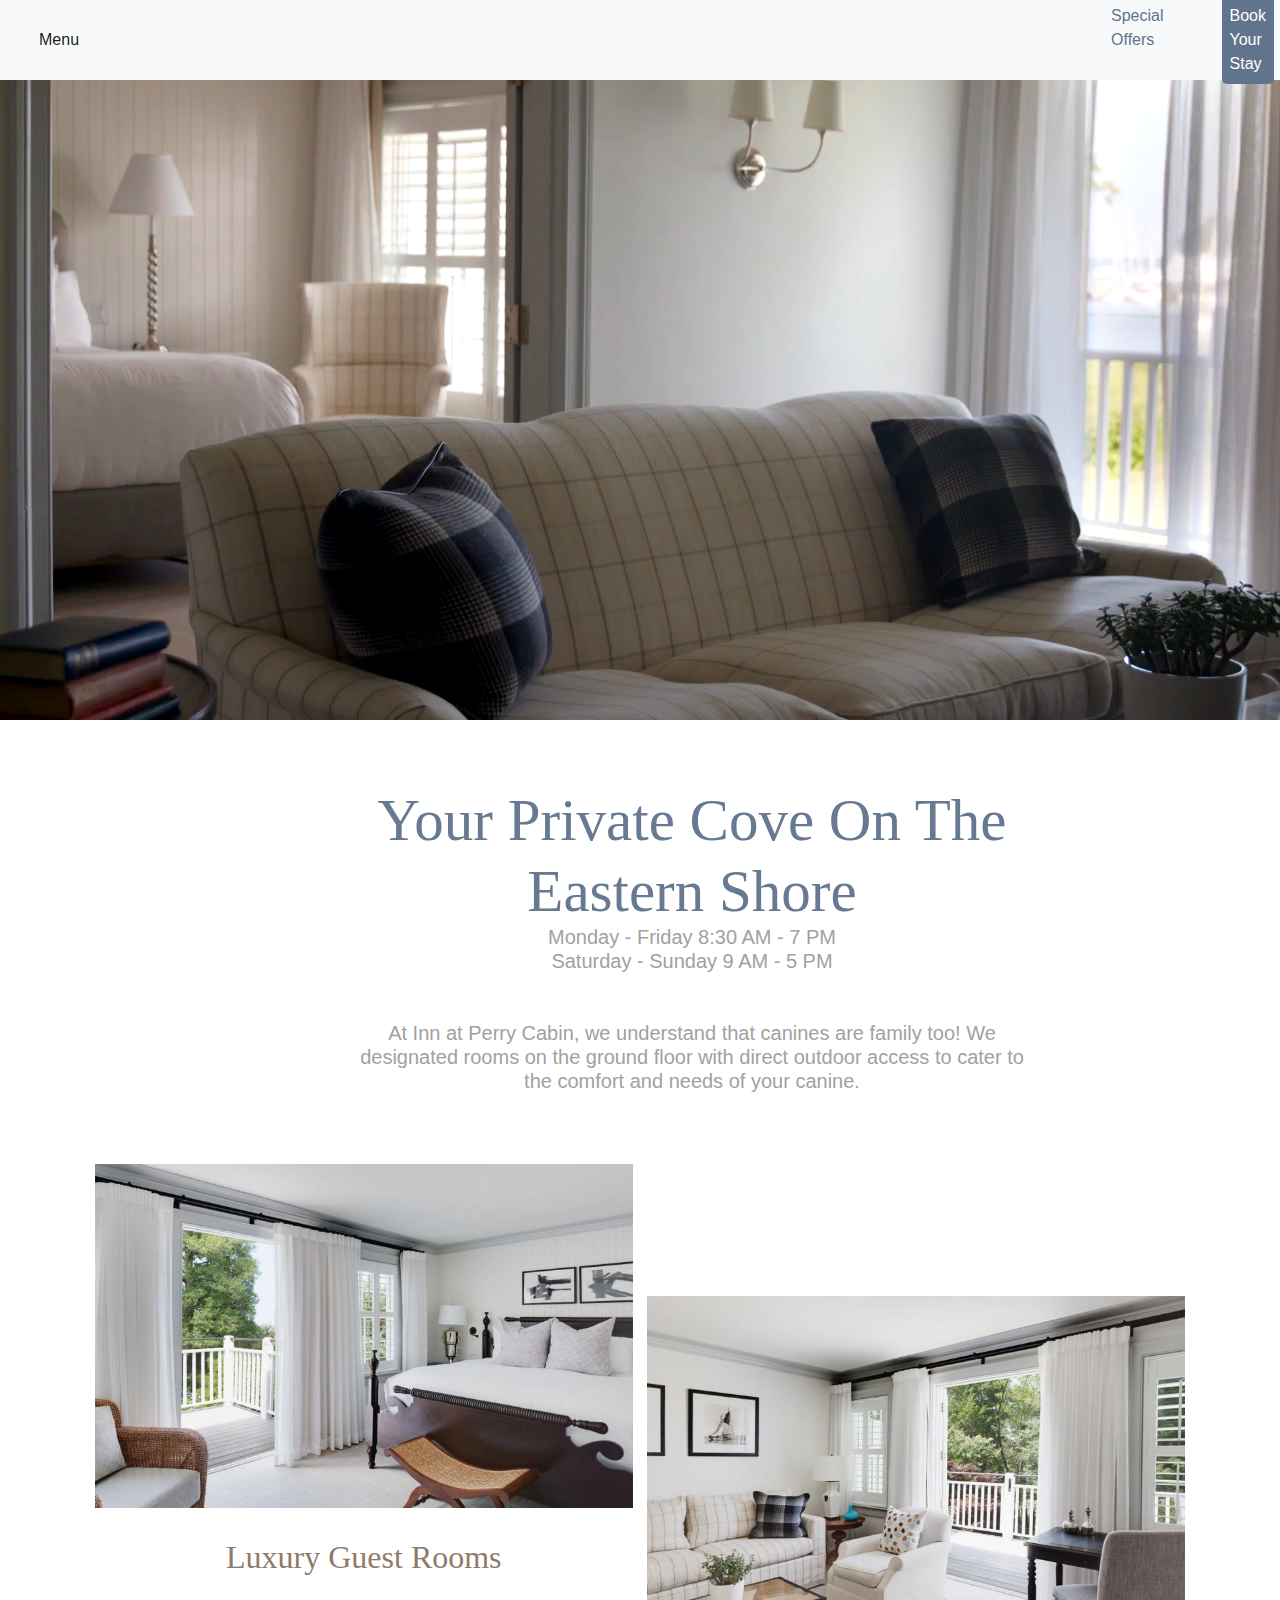
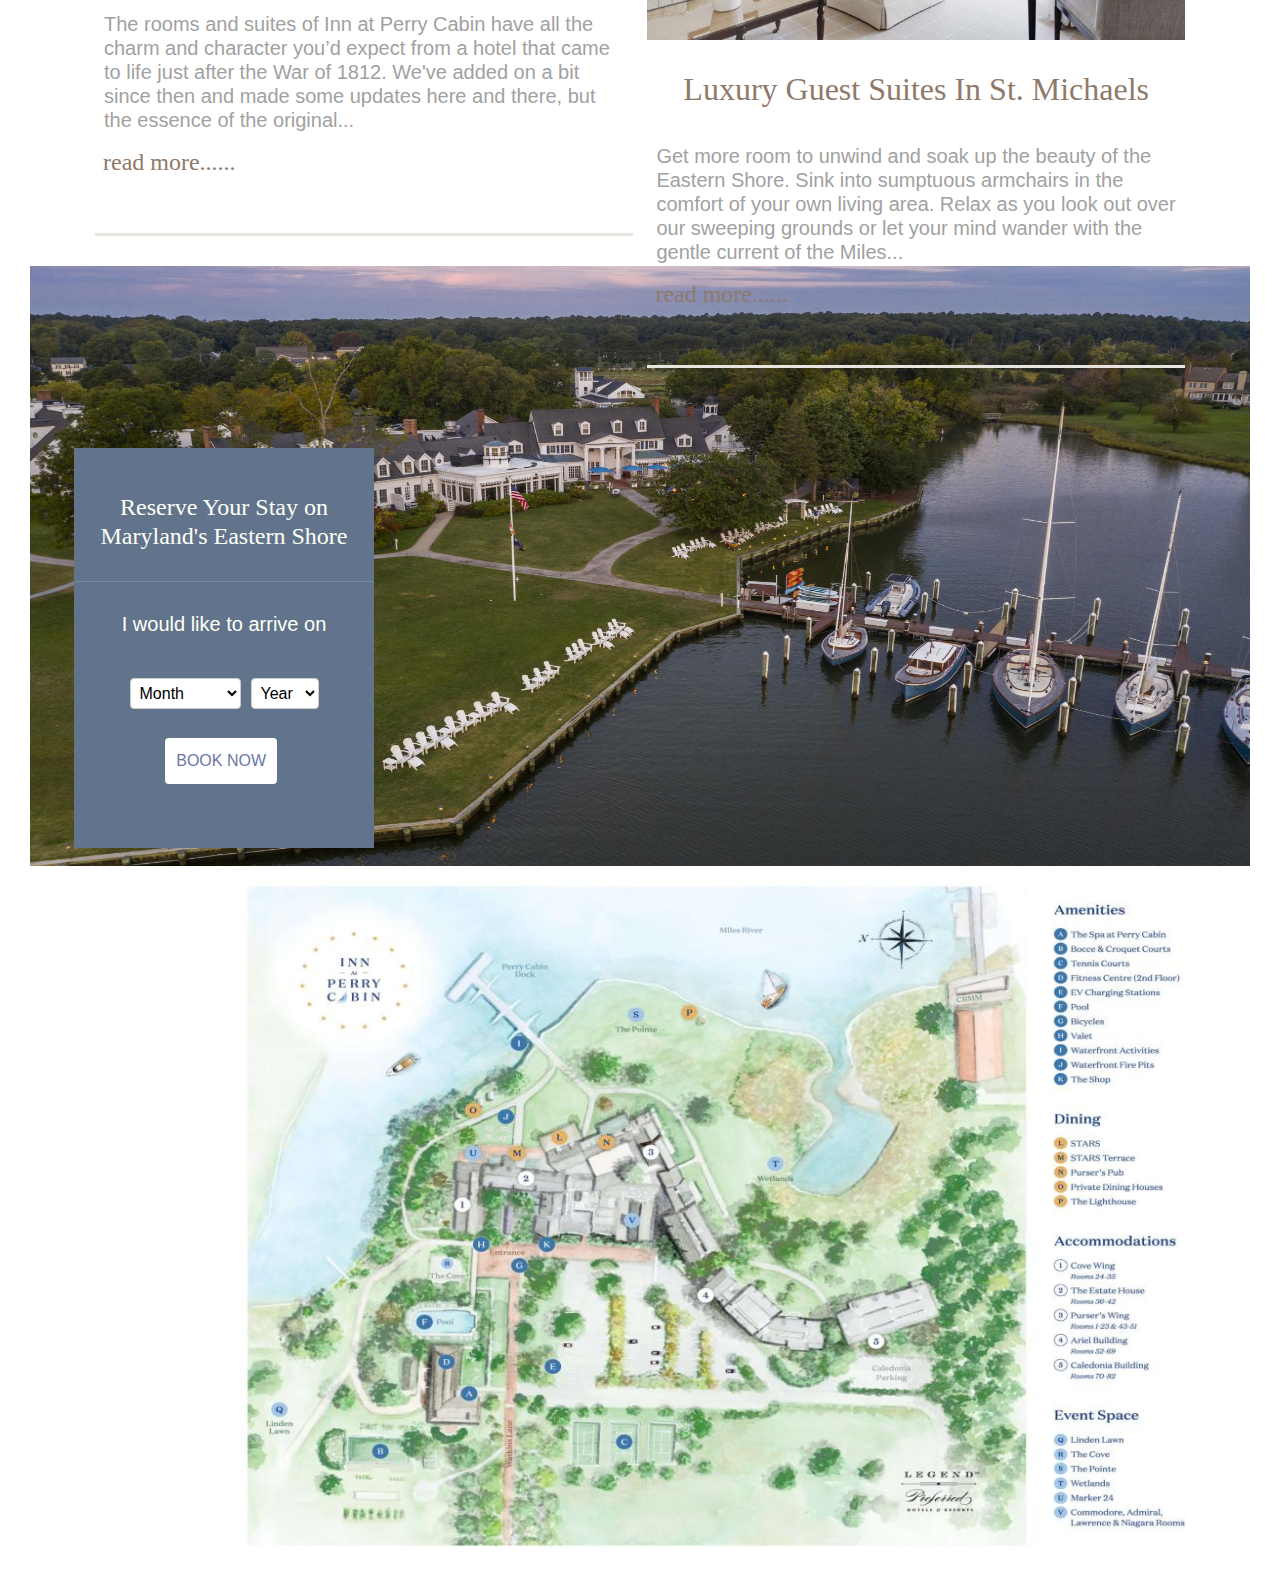
==== index.html @ 37dd4fe8 "first try" ====
<!DOCTYPE html>
<html lang="en">
<head>
    <link rel="stylesheet" href="style.css">
     <title>tourism</title>
     <link rel="stylesheet" href="https://cdn.jsdelivr.net/npm/bootstrap@4.0.0/dist/css/bootstrap.min.css" integrity="sha384-Gn5384xqQ1aoWXA+058RXPxPg6fy4IWvTNh0E263XmFcJlSAwiGgFAW/dAiS6JXm" crossorigin="anonymous">
<script src="https://cdn.jsdelivr.net/npm/bootstrap@5.3.3/dist/js/bootstrap.bundle.min.js" integrity="sha384-YvpcrYf0tY3lHB60NNkmXc5s9fDVZLESaAA55NDzOxhy9GkcIdslK1eN7N6jIeHz" crossorigin="anonymous"></script>

<link rel="stylesheet" href="https://cdnjs.cloudflare.com/ajax/libs/font-awesome/6.6.0/css/all.min.css" integrity="sha512-Kc323vGBEqzTmouAECnVceyQqyqdsSiqLQISBL29aUW4U/M7pSPA/gEUZQqv1cwx4OnYxTxve5UMg5GT6L4JJg==" crossorigin="anonymous" referrerpolicy="no-referrer" />


</head>
<body>

                 <!-- navbar -->
  <nav class="navbar navbar-expand-lg navbar-light bg-light">
    <div class="container-fluid">

      <div class="iconic">
        <a href="#" id="one" onclick="toggleMenu()"><i class="fa-solid fa-bars" id="dot"></i></a>
      </div>

      <button class="navbar-toggler" type="button" data-bs-toggle="collapse" data-bs-target="#navbarSupportedContent" aria-controls="navbarSupportedContent" aria-expanded="false" aria-label="Toggle navigation">
        <span class="navbar-toggler-icon"></span>
      </button>
      <div class="collapse navbar-collapse" id="navbarSupportedContent">
        <ul class="navbar-nav me-auto mb-2 mb-lg-0">
          <li class="nav-item">
            <a class="nav-link active" aria-current="page" href="#" id="menuName" >Menu</a>
          </li>
        </li>
          <li class="nav-item">
            <a class="nav-link disabled" href="#" tabindex="-1" aria-disabled="true"></a>
          </li>
        </ul>
        <form class="d-flex">
        
            <a id="offers" class="nav-link active" aria-current="page" href="spcl.html">Special Offers</a>
            <a id="stay" class="nav-link active" aria-current="page" href="book.html">Book Your Stay</a>

        </form>
      </div>
    </div>
    
  </nav>
  
       <!-- side bar -->

  <div class="bg-color sidebar"   style="overflow-y: scroll">
    <div class="main-atag">
      <a class="atag" href="alappy.html">ALAPPUZHA</a> <br> <br> <br>
      <a class="btag" href="paris.html">PARIS</a>  <br> <br> <br>
      <a class="ctag" href="mysore.html">MYSORE</a>  <br> <br> <br>
      <a class="dtag" href="ooty.html">OOTY</a>  <br> <br> <br>
      <a class="etag" href="munnar.html">MUNNAR</a>  <br> <br> <br>
      <a class="ftag" href="idukki.html">IDUKKI</a>  <br> <br> <br>
      <a class="gtag" href="piton.html">KANNIYAKUMARI</a>  <br> <br> <br>
      <a class="htag" href="chik.html">CHIKKAMAGALORU</a>  <br> <br> <br>
      <a class="itag" href="bang.html">BENGALORU</a>  <br> <br> <br>
    </div>
  </div>


<!-- video -->
  <div id="carouselExampleIndicators" class="carousel slide" data-ride="carousel">
    <video class="room-img" src="room_hero_sm1.mp4" autoplay loop muted></video>
  </div>

  <div class="content-container">
    <h1 class="shore">Your Private Cove On The <br>Eastern Shore</h1>
  </div>

  <div class="topics">

    <h5 class="p-1">Check-In 4 PM | Check-Out 11 AM</h5><br>
    <h5 class="p-2">RESERVATION HOURS</h5>
    <h5 class="p-3">
      Monday - Friday 8:30 AM - 7 PM <br>
      Saturday - Sunday 9 AM - 5 PM
    </h5>
    <h5 class="p-4">At Inn at Perry Cabin, we understand that canines are family too! We designated rooms on the ground floor with direct outdoor access to cater to the comfort and needs of your canine.</h5>
  </div>

  <div class="card1">
    <a class="anc-room1" href="card1.html"><img class="img-room1" src="Room1.jpg" alt=""></a>
    <h2 class="c-1">Luxury Guest Rooms</h2> <br>
    <h5 class="p-1">The rooms and suites of Inn at Perry Cabin have all the charm and  character you’d expect from a hotel that came to life just after the War of 1812. We've added on a bit since then and made some updates here and there, but the essence of the original...</h5>
    <a class="a-1" href="#">read more......</a>
   </div>

   <div class="card2">
    <a class="anc-room1" href="#"><img class="img-room2" src="Room2.jpg" alt=""></a>
    <h2 class="c-1">Luxury Guest Suites In St. Michaels</h2> <br>
    <h5 class="p-1">Get more room to unwind and soak up the beauty of the Eastern Shore. Sink into sumptuous armchairs in the comfort of your own living area. Relax as you look out over our sweeping grounds or let your mind wander with the gentle current of the Miles...</h5>
    <a class="a-1" href="#">read more......</a>
   </div>

   

   <div class="cal-img">
    <img src="IPC - Jay Fleming10.2021 - 01.jpg" class="img-c" alt="">
    <img class="map" src="IPC_0003_Map_Resize_FN1-scaled.jpg" alt="">
    <center>

    <div class="cal">
      <h4 class="cal-h">Reserve Your Stay on <br> Maryland's Eastern Shore</h4>
      <div class="cal-2">
        <h5 class="cal-h-2">I would like to arrive on</h5>
        <a class="ang-h1" href="C:\Users\Sreejith\OneDrive\Desktop\project\2\book.html"> BOOK NOW</a>
        <br>
        

        <div class="date-picker">
          <div class="select-wrapper">
              <!-- Month Selection -->
              <select id="month">
                  <option value="">Month</option>
                  <option value="01">January</option>
                  <option value="02">February</option>
                  <option value="03">March</option>
                  <option value="04">April</option>
                  <option value="05">May</option>
                  <option value="06">June</option>
                  <option value="07">July</option>
                  <option value="08">August</option>
                  <option value="09">September</option>
                  <option value="10">October</option>
                  <option value="11">November</option>
                  <option value="12">December</option>
              </select>
              <!-- Year Selection -->
              <select id="year">
                  <option value="">Year</option> <br> 
       </div>
       </div>
      
      </div>
    </div>
  </center>
   </div>
  <script>                 
    function toggleMenu() {
const sidebar = document.querySelector('.sidebar');

// Check the current display style and toggle accordingly
if (sidebar.style.display === 'none' ) {
  sidebar.style.display = 'flex'; // Show the sidebar
  document.getElementById('dot').className = 'fa-solid fa-close'
  document.getElementById('menuName').innerHTML = 'Close'
} else {
  sidebar.style.display = 'none'; // Hide the sidebar
  document.getElementById('dot').className = 'fa-solid fa-bars'
  document.getElementById('menuName').innerHTML = 'Menu'

}
}

for (let year = 1900; year <= 2100; year++) {
                        document.write('<option value="' + year + '">' + year + '</option>');
                    }
</script>

<script src="https://code.jquery.com/jquery-3.2.1.slim.min.js" integrity="sha384-KJ3o2DKtIkvYIK3UENzmM7KCkRr/rE9/Qpg6aAZGJwFDMVNA/GpGFF93hXpG5KkN" crossorigin="anonymous"></script>
<script src="https://cdn.jsdelivr.net/npm/popper.js@1.12.9/dist/umd/popper.min.js" integrity="sha384-ApNbgh9B+Y1QKtv3Rn7W3mgPxhU9K/ScQsAP7hUibX39j7fakFPskvXusvfa0b4Q" crossorigin="anonymous"></script>
<script src="https://cdn.jsdelivr.net/npm/bootstrap@4.0.0/dist/js/bootstrap.min.js" integrity="sha384-JZR6Spejh4U02d8jOt6vLEHfe/JQGiRRSQQxSfFWpi1MquVdAyjUar5+76PVCmYl" crossorigin="anonymous"></script>

    
   
</body>
</html>
---- style.css ----
�� * {  
         p a d d i n g :   0 ;  
         m a r g i n :   0 ;  
 }  
  
 / *   s i d e   b a r   * /  
  
 . b g - c o l o r   {  
         b a c k g r o u n d - c o l o r : # 6 1 7 4 8 c ;  
         w i d t h :   3 5 0 p x ;  
         h e i g h t :   1 0 0 % ;  
         d i s p l a y :   n o n e ;  
         p a d d i n g :   0   ! i m p o r t a n t ;  
         p o s i t i o n :   f i x e d ! i m p o r t a n t ;  
         t o p :   0 ;  
         o v e r f l o w :   a u t o ;  
         z - i n d e x :   3 ;  
 }  
 . m a i n - a t a g {  
         m a r g i n - t o p :   1 0 0 p x ;  
       m a r g i n - l e f t :   1 0 0 p x ;  
  
 }  
 . a t a g {  
         c o l o r :   w h i t e ;  
         f o n t - f a m i l y :   A r i a l ,   H e l v e t i c a ,   s a n s - s e r i f ;  
 }  
 . a t a g : h o v e r {  
         t e x t - d e c o r a t i o n :   n o n e ;  
         c o l o r :   w h i t e ;  
         m a r g i n - l e f t :   3 0 p x ;  
 }  
  
  
 . b t a g {  
         c o l o r :   w h i t e ;  
         f o n t - f a m i l y :   A r i a l ,   H e l v e t i c a ,   s a n s - s e r i f ;  
 }  
 . b t a g : h o v e r {  
         t e x t - d e c o r a t i o n :   n o n e ;  
         c o l o r :   w h i t e ;  
         m a r g i n - l e f t :   3 0 p x ;  
 }  
  
 . c t a g {  
         c o l o r :   w h i t e ;  
         f o n t - f a m i l y :   A r i a l ,   H e l v e t i c a ,   s a n s - s e r i f ;  
 }  
 . c t a g : h o v e r {  
         t e x t - d e c o r a t i o n :   n o n e ;  
         c o l o r :   w h i t e ;  
         m a r g i n - l e f t :   3 0 p x ;  
 }  
  
 . d t a g {  
         c o l o r :   w h i t e ;  
         f o n t - f a m i l y :   A r i a l ,   H e l v e t i c a ,   s a n s - s e r i f ;  
 }  
 . d t a g : h o v e r {  
         t e x t - d e c o r a t i o n :   n o n e ;  
         c o l o r :   w h i t e ;  
         m a r g i n - l e f t :   3 0 p x ;  
 }  
  
 . e t a g {  
         c o l o r :   w h i t e ;  
         f o n t - f a m i l y :   A r i a l ,   H e l v e t i c a ,   s a n s - s e r i f ;  
 }  
 . e t a g : h o v e r {  
         t e x t - d e c o r a t i o n :   n o n e ;  
         c o l o r :   w h i t e ;  
         m a r g i n - l e f t :   3 0 p x ;  
 }  
  
 . f t a g {  
         c o l o r :   w h i t e ;  
         f o n t - f a m i l y :   A r i a l ,   H e l v e t i c a ,   s a n s - s e r i f ;  
 }  
 . f t a g : h o v e r {  
         t e x t - d e c o r a t i o n :   n o n e ;  
         c o l o r :   w h i t e ;  
         m a r g i n - l e f t :   3 0 p x ;  
 }  
  
 . g t a g {  
         c o l o r :   w h i t e ;  
         f o n t - f a m i l y :   A r i a l ,   H e l v e t i c a ,   s a n s - s e r i f ;  
 }  
 . g t a g : h o v e r {  
         t e x t - d e c o r a t i o n :   n o n e ;  
         c o l o r :   w h i t e ;  
         m a r g i n - l e f t :   3 0 p x ;  
 }  
  
 . h t a g {  
         c o l o r :   w h i t e ;  
         f o n t - f a m i l y :   A r i a l ,   H e l v e t i c a ,   s a n s - s e r i f ;  
 }  
 . h t a g : h o v e r {  
         t e x t - d e c o r a t i o n :   n o n e ;  
         c o l o r :   w h i t e ;  
         m a r g i n - l e f t :   3 0 p x ;  
 }  
  
 . i t a g {  
         c o l o r :   w h i t e ;  
         f o n t - f a m i l y :   A r i a l ,   H e l v e t i c a ,   s a n s - s e r i f ;  
 }  
 . i t a g : h o v e r {  
         t e x t - d e c o r a t i o n :   n o n e ;  
         c o l o r :   w h i t e ;  
         m a r g i n - l e f t :   3 0 p x ;  
 }  
  
 / *   n a v b a r   * /  
  
 . n a v b a r . n a v b a r - e x p a n d - l g   {  
         h e i g h t :   8 0 p x ;  
         z - i n d e x :   4 ;  
         p o s i t i o n :   f i x e d ;  
         w i d t h :   1 0 0 % ;  
        
 }  
 . b g - l i g h t   {  
         b a c k g r o u n d - c o l o r :   # f 8 f 9 f a   ! i m p o r t a n t ;  
         z - i n d e x :   4 ;  
 }  
  
 # o f f e r s {  
         m a r g i n - l e f t :   1 0 0 0 p x ;  
         p a d d i n g :   8 p x ;  
         c o l o r :   # 6 1 7 4 8 c ;  
  
 }  
  
 # o f f e r s : h o v e r {  
         c o l o r :   # 8 0 6 8 5 5 ;  
 }  
  
 . i c o n i c {  
         w i d t h :   4 0 p x ;  
 }  
 # d o t {  
         w i d t h :   3 0 p x ;  
         f o n t - s i z e :   3 0 p x ;  
         c o l o r :   g r a y ;  
 }  
  
 # s t a y {  
         m a r g i n - l e f t :   5 0 p x ;  
         b a c k g r o u n d - c o l o r :   # 6 1 7 4 8 c ;  
         p a d d i n g :   8 p x ;  
         b o r d e r - r a d i u s :   5 p x ;  
         c o l o r :   w h i t e ;  
 }  
 # s t a y : h o v e r {  
         b a c k g r o u n d - c o l o r :   # 8 0 6 8 5 5 ;  
 }  
  
 / *   v i d e o   * /  
  
 . c a r o u s e l . s l i d e {  
         w i d t h :   1 0 0 % ;  
         h e i g h t :   1 0 0 % ;  
         o b j e c t - f i t :   c o v e r ;  
 }  
 . r o o m - i m g {  
         w i d t h :   1 0 0 % ;  
  
         / *   p a r a g r a p h s   * /  
 }  
 . c o n t e n t - c o n t a i n e r {  
         t e x t - a l i g n :   c e n t e r ;  
         w i d t h :   7 4 4 p x ;  
         h e i g h t :   1 9 5 p x ;  
         p o s i t i o n :   a b s o l u t e ;  
         l e f t :   2 5 % ;  
         t o p :   7 3 1 p x ;  
         b a c k g r o u n d - c o l o r :   # f f f f f f ;  
 }  
 . s h o r e {  
         f o n t - w e i g h t :   l i g h t e r ;  
         f o n t - s i z e :   l a r g e ;  
         f o n t - f a m i l y :   ' T i m e s   N e w   R o m a n ' ,   T i m e s ,   s e r i f ;  
         f o n t - s i z e :   5 9 p x ;  
         m a r g i n - t o p :   5 4 p x ;  
         c o l o r :   # 6 7 7 a 9 1 ;  
      
 }  
  
 . t o p i c s {  
         t e x t - a l i g n :   c e n t e r ;  
         w i d t h :   7 4 4 p x ;  
         h e i g h t :   3 1 3 p x ;  
         b a c k g r o u n d - c o l o r :   # f f f f f f ;      
         m a r g i n - l e f t :   2 5 % ;    
         m a r g i n - t o p :   7 0 p x ;  
 }  
  
 . p - 1 {  
         c o l o r :   # a 1 a 1 a 1 ;  
         f o n t - w e i g h t :   l i g h t e r ;  
  
 }  
 . p - 2 {  
         c o l o r :   # 7 3 7 3 7 3 ;  
 }  
 . p - 3 {  
         c o l o r :   # a 1 a 1 a 1 ;  
         f o n t - w e i g h t :   l i g h t e r ;  
  
 }  
 . p - 4 {  
         c o l o r :   # a 1 a 1 a 1 ;  
         f o n t - w e i g h t :   l i g h t e r ;  
  
 }  
  
 . c a r d 1 {  
         b o r d e r - b o t t o m :   # e 8 e 5 e 1   3 p x   s o l i d ;  
         h e i g h t :   6 7 2 p x ;  
         w i d t h :   4 2 % ;  
         m a r g i n - l e f t :   9 5 p x ;  
         m a r g i n - t o p :   5 4 p x ;  
 }  
  
 . i m g - r o o m 1 {  
         w i d t h :   1 0 0 % ;  
 }  
  
 . c a r d 2 {  
         b o r d e r - b o t t o m :   # e 8 e 5 e 1   3 p x   s o l i d ;  
         h e i g h t :   6 7 2 p x ;  
         w i d t h :   4 2 % ;  
         p o s i t i o n :   a b s o l u t e ;  
         r i g h t :   9 5 p x ;  
         t o p :   1 2 9 6 p x ;  
 }  
 . i m g - r o o m 2 {  
         w i d t h :   1 0 0 % ;  
 }  
 . c - 1 {  
         m a r g i n - t o p :   3 0 p x ;  
         t e x t - a l i g n :   c e n t e r ;  
         f o n t - f a m i l y :   ' T i m e s   N e w   R o m a n ' ,   T i m e s ,   s e r i f ;  
         c o l o r :   # 8 f 7 a 6 a ;  
 }  
 . p - 1 {  
         m a r g i n - l e f t :   5 p x ;  
 }  
 . a - 1 {  
         c o l o r :   # 8 f 7 a 6 a ;  
         f o n t - f a m i l y :   ' T i m e s   N e w   R o m a n ' ,   T i m e s ,   s e r i f ;  
         f o n t - w e i g h t :   4 0 ;  
         f o n t - s i z e :   x - l a r g e ;  
         m a r g i n - l e f t :   8 p x ;  
 }  
  
 . a - 1 : h o v e r {  
         c o l o r :   # 8 f 7 a 6 a ; t e x t - d e c o r a t i o n :   n o n e ;  
 }  
  
 . c a l - i m g {  
         m a r g i n :   3 0 p x ;  
 }  
 . i m g - c {  
         w i d t h :   1 0 0 % ;  
         h e i g h t :   6 0 0 p x  
 }      
         / *   c a l   * /  
  
         . d a t e - p i c k e r   {  
                 d i s p l a y :   i n l i n e - b l o c k ;  
                 p o s i t i o n :   r e l a t i v e ;  
         }  
         . d a t e - p i c k e r   s e l e c t   {  
                 d i s p l a y :   b l o c k ;  
                 p a d d i n g :   5 p x ;  
                 f o n t - s i z e :   1 6 p x ;  
                 b o r d e r :   1 p x   s o l i d   # c c c ;  
                 b o r d e r - r a d i u s :   4 p x ;  
                 b a c k g r o u n d - c o l o r :   # f f f ;  
                 c u r s o r :   p o i n t e r ;  
         }  
         . d a t e - p i c k e r   s e l e c t : f o c u s   {  
                 b o r d e r - c o l o r :   # 0 0 7 b f f ;  
                 o u t l i n e :   n o n e ;  
         }  
         . d a t e - p i c k e r   . s e l e c t - w r a p p e r   {  
                 d i s p l a y :   f l e x ;  
                 g a p :   1 0 p x ;  
                 m a r g i n - b o t t o m :   1 0 p x ;  
         }  
  
         . c a l {  
                 h e i g h t :   4 0 0 p x ;  
                 w i d t h :   3 0 0 p x ;  
                 b a c k g r o u n d - c o l o r :   # 6 1 7 4 8 c ;  
                 p o s i t i o n :   a b s o l u t e ;  
                 l e f t :   7 4 p x ;  
                 t o p :   2 0 4 8 p x ;  
         }  
          
         . c a l - h {  
                 c o l o r :   # f f f f f 7 ;  
                 f o n t - f a m i l y :   ' T i m e s   N e w   R o m a n ' ,   T i m e s ,   s e r i f ;  
                 t e x t - a l i g n :   c e n t e r ;  
                 m a r g i n - t o p :   4 5 p x ;  
         }  
         . c a l - 2 {  
                 w i d t h :   3 0 0 p x ;  
                 h e i g h t :   3 0 0 p x ;  
                 m a r g i n - t o p :   3 0 p x ;  
                 b o r d e r - t o p : # 7 8 8 a 9 e   1 p x   s o l i d ;  
         }  
         . c a l - h - 2 {  
                 t e x t - a l i g n :   c e n t e r ;  
                 m a r g i n - t o p :   3 0 p x ;  
                 c o l o r :   # f f f f f 7 ;  
                 f o n t - w e i g h t :   l i g h t e r ;  
         }  
         . d a t e - p i c k e r {  
                 m a r g i n - t o p :   1 0 p x ;  
         }  
         . c a l - h - 3 {  
                 b o r d e r :   # c c c   1 p x   s o l i d ;  
         }  
  
         . m a p {  
                 w i d t h :   1 0 0 0 p x ;  
                 h e i g h t :   7 0 0 p x ;  
                 m a r g i n - l e f t :   1 6 %  
         }  
         . a n g - h 1 {  
                 b a c k g r o u n d - c o l o r :   w h i t e ;  
                 p a d d i n g :   1 1 p x ;  
                 b o r d e r - r a d i u s :   4 p x ;  
                 p o s i t i o n :   a b s o l u t e ;  
                 b o t t o m :   6 4 p x ;  
                 r i g h t :   9 7 p x ;  
                 c o l o r :   # 6 a 7 6 a 6 ;  
          
         }  
         . a n g - h 1 : h o v e r {  
                 b a c k g r o u n d - c o l o r :   t r a n s p a r e n t ;  
                 b o r d e r : 1 p x   s o l i d   w h i t e ;  
                 c o l o r :   w h i t e ;  
                 t e x t - d e c o r a t i o n :   n o n e ;  
                 p a d d i n g :   1 2 p x ;  
         }
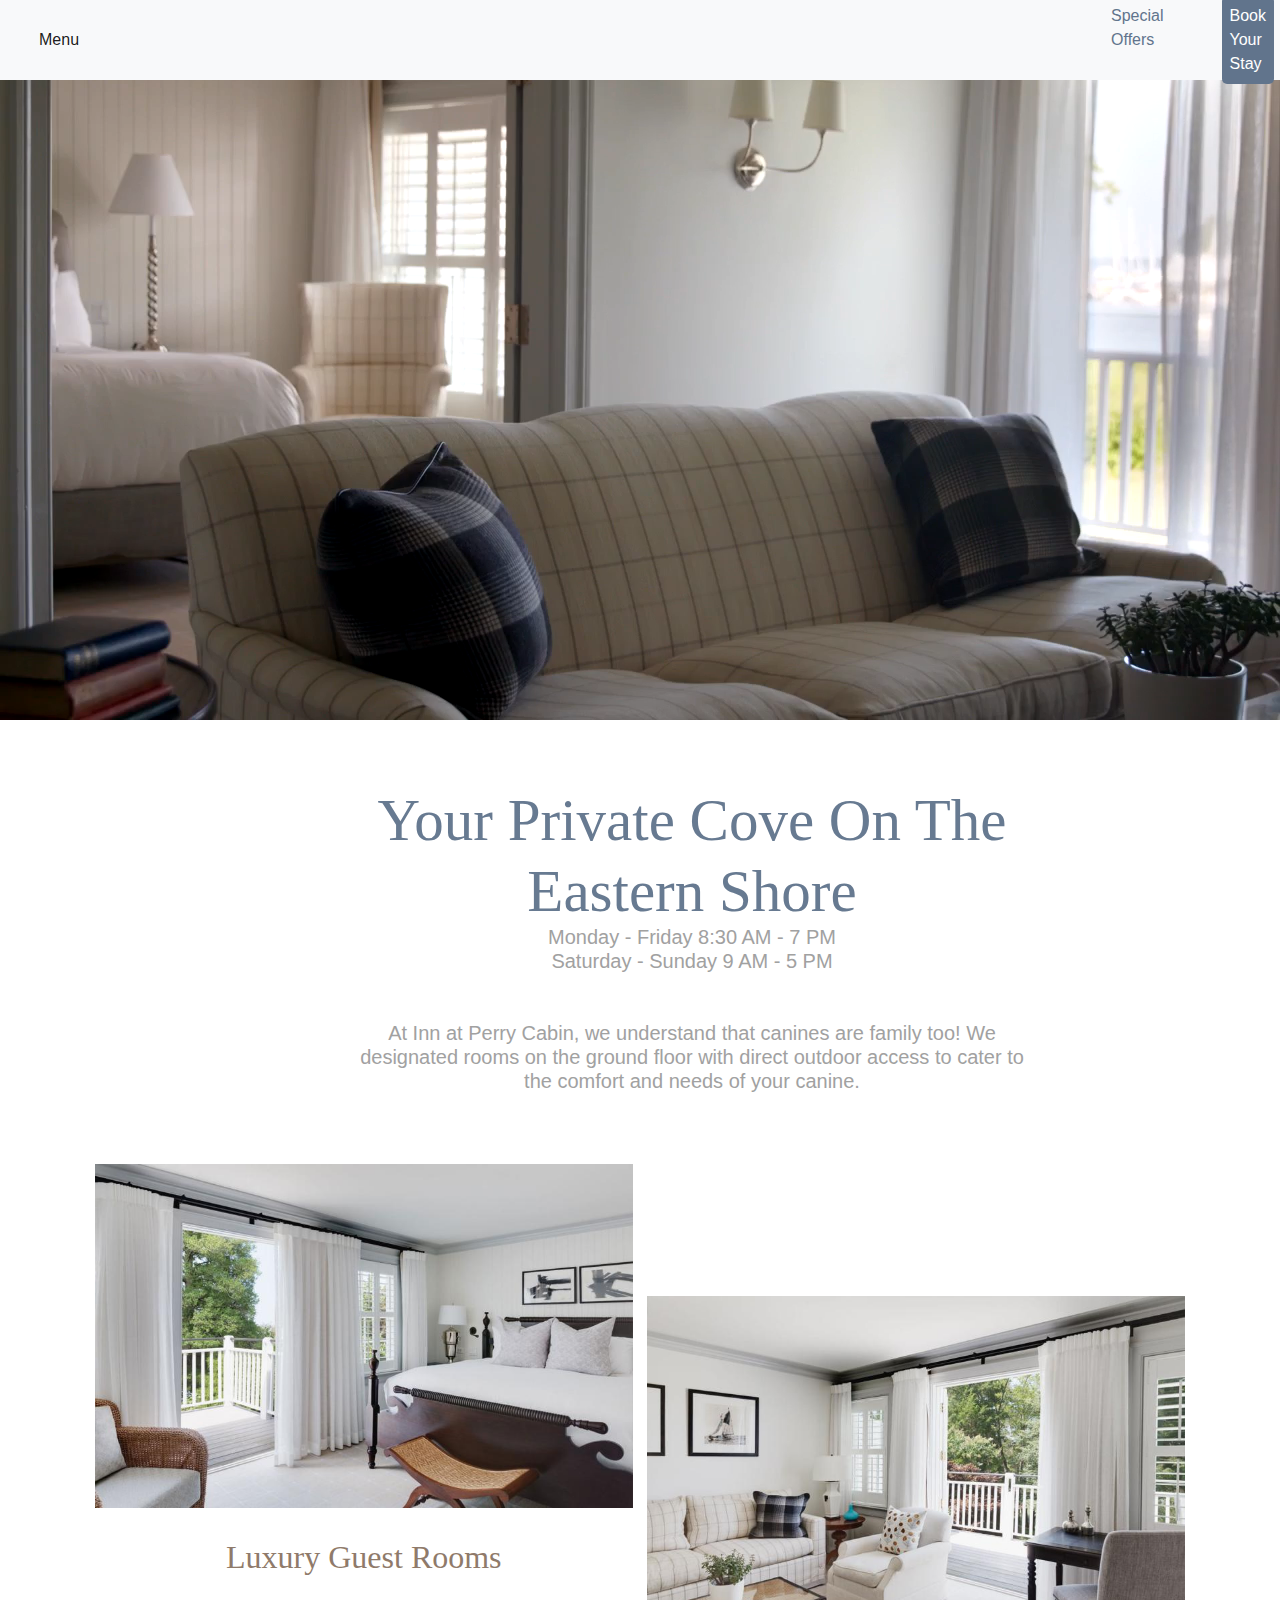
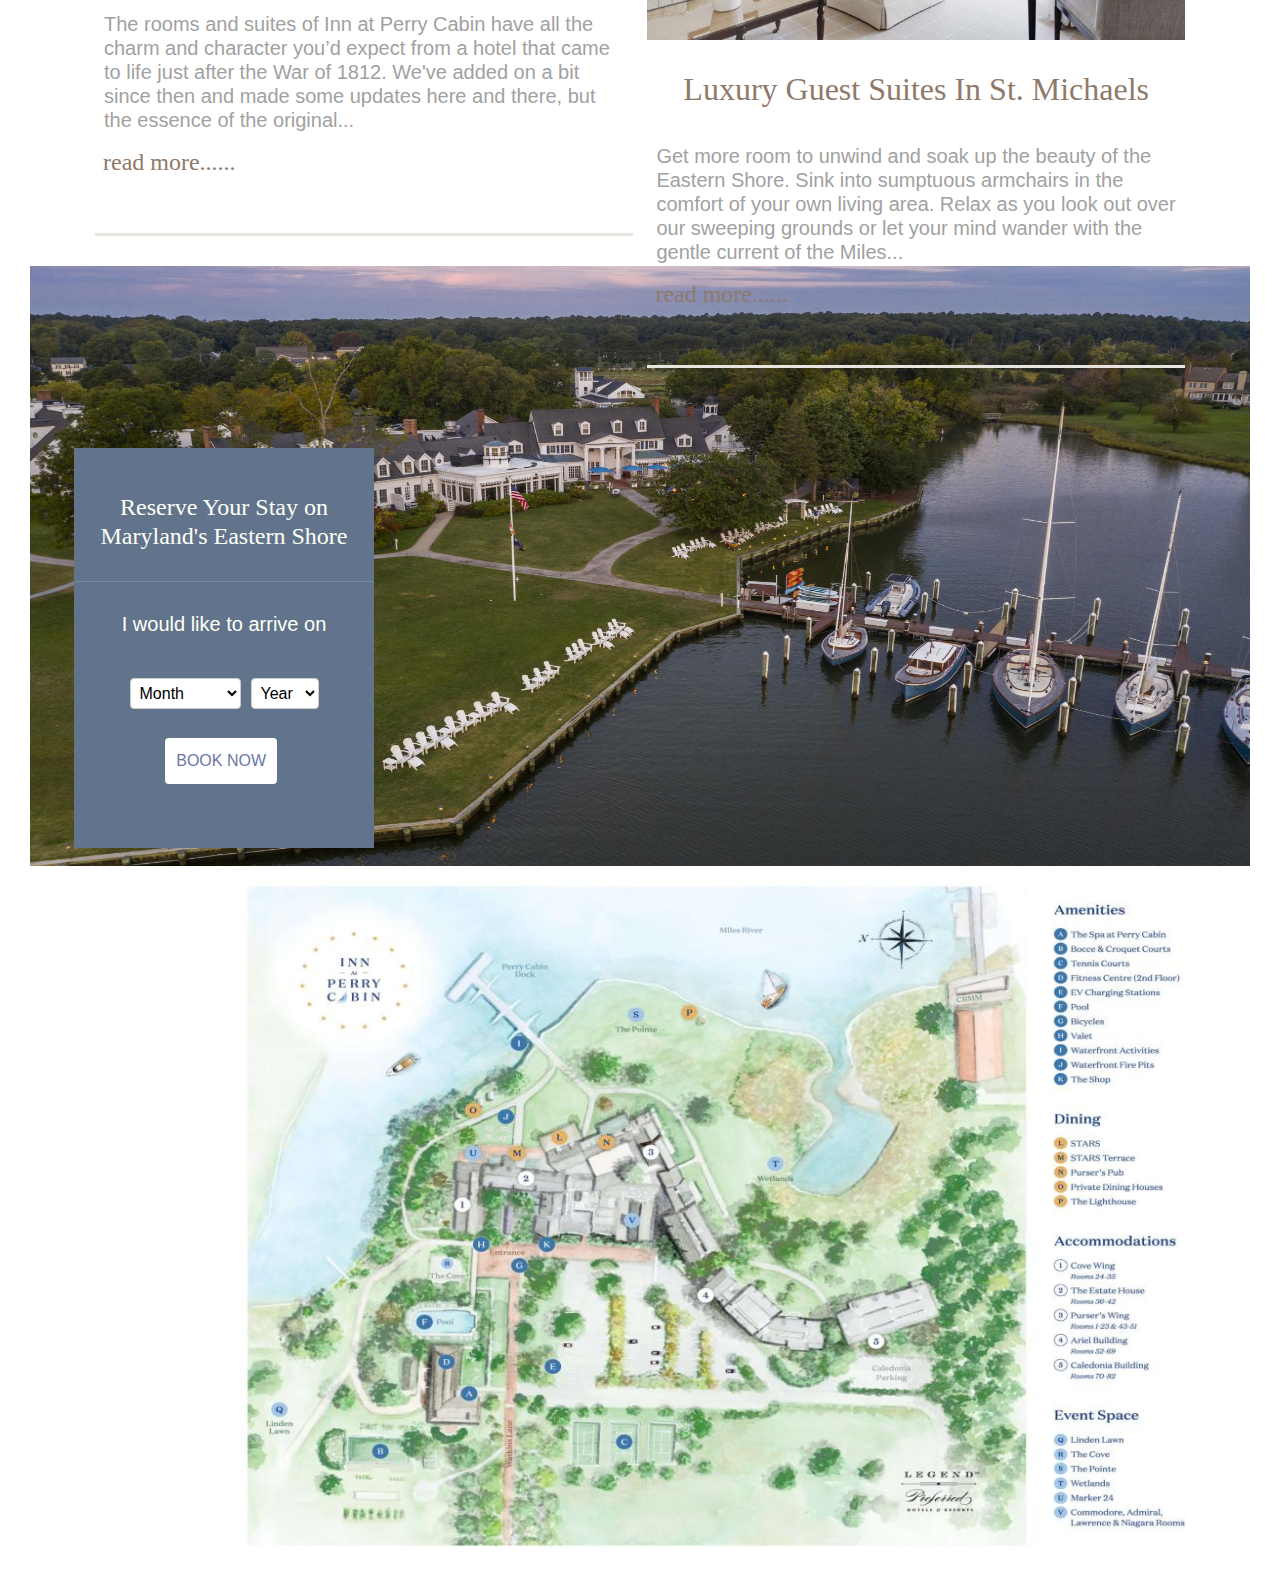
==== commit 0c9573b6: "second commit" ====
--- a/index.html
+++ b/index.html
@@ -20,9 +20,9 @@
         <a href="#" id="one" onclick="toggleMenu()"><i class="fa-solid fa-bars" id="dot"></i></a>
       </div>
 
-      <button class="navbar-toggler" type="button" data-bs-toggle="collapse" data-bs-target="#navbarSupportedContent" aria-controls="navbarSupportedContent" aria-expanded="false" aria-label="Toggle navigation">
+      <!-- <button class="navbar-toggler" type="button" data-bs-toggle="collapse" data-bs-target="#navbarSupportedContent" aria-controls="navbarSupportedContent" aria-expanded="false" aria-label="Toggle navigation">
         <span class="navbar-toggler-icon"></span>
-      </button>
+      </button> -->
       <div class="collapse navbar-collapse" id="navbarSupportedContent">
         <ul class="navbar-nav me-auto mb-2 mb-lg-0">
           <li class="nav-item">
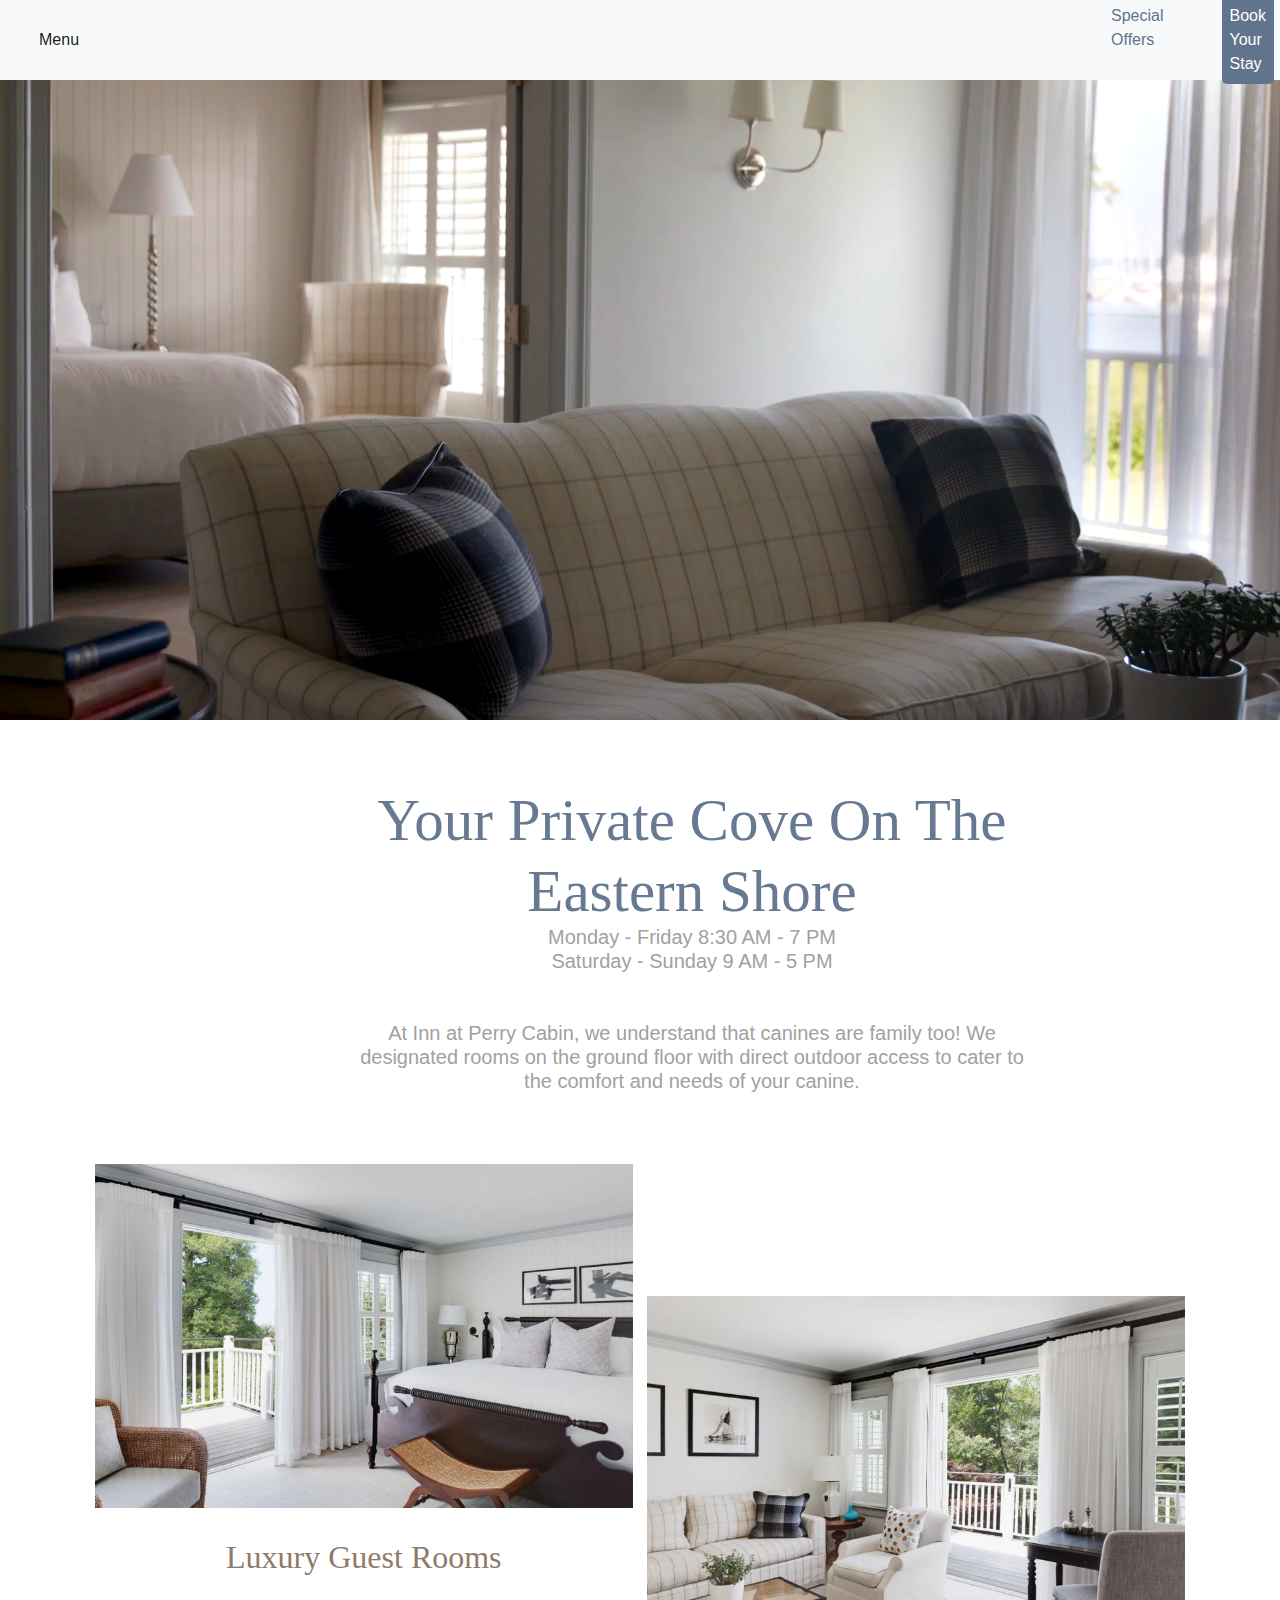
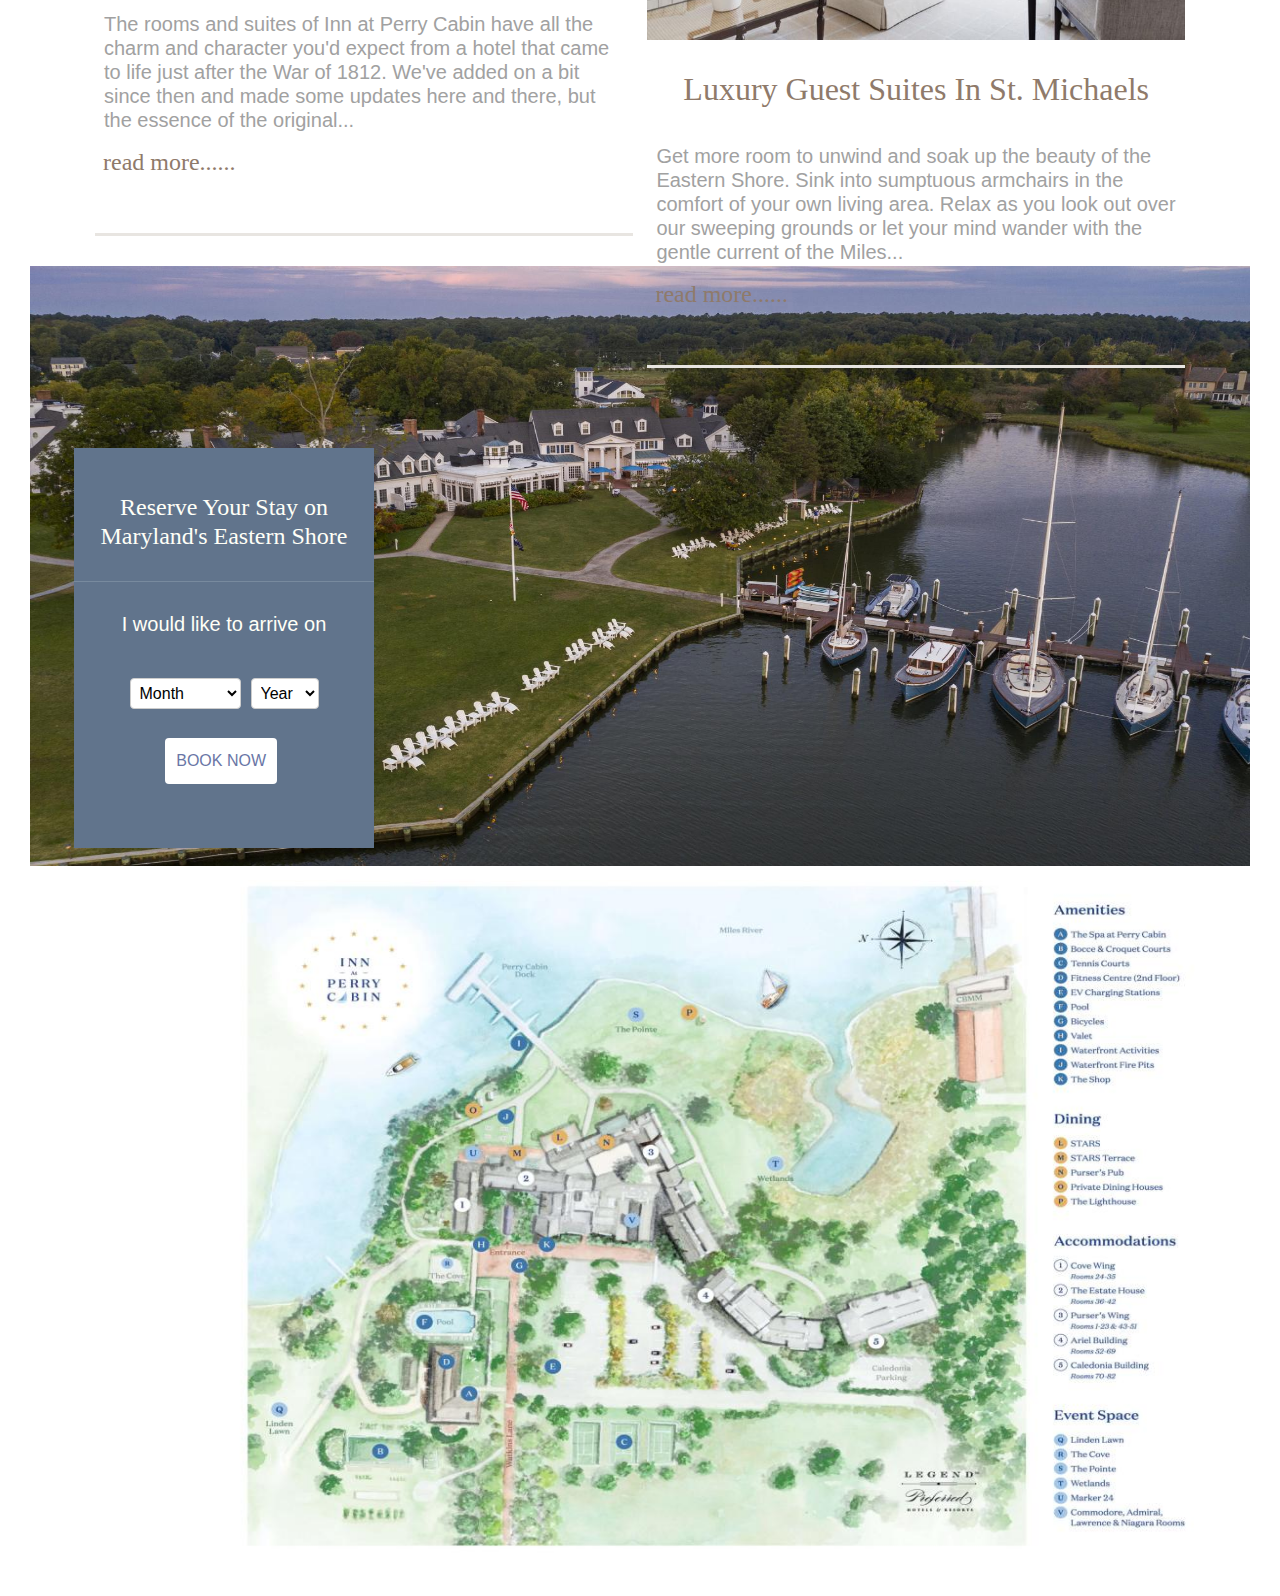
==== commit 14b56875: "third commit" ====
--- a/index.html
+++ b/index.html
@@ -82,14 +82,14 @@
   </div>
 
   <div class="card1">
-    <a class="anc-room1" href="card1.html"><img class="img-room1" src="Room1.jpg" alt=""></a>
+    <a class="anc-room1" href="card1.html"><img class="img-room1" src="room1.jpg" alt=""></a>
     <h2 class="c-1">Luxury Guest Rooms</h2> <br>
-    <h5 class="p-1">The rooms and suites of Inn at Perry Cabin have all the charm and  character you’d expect from a hotel that came to life just after the War of 1812. We've added on a bit since then and made some updates here and there, but the essence of the original...</h5>
+    <h5 class="p-1">The rooms and suites of Inn at Perry Cabin have all the charm and  character you'd expect from a hotel that came to life just after the War of 1812. We've added on a bit since then and made some updates here and there, but the essence of the original...</h5>
     <a class="a-1" href="#">read more......</a>
    </div>
 
    <div class="card2">
-    <a class="anc-room1" href="#"><img class="img-room2" src="Room2.jpg" alt=""></a>
+    <a class="anc-room1" href="#"><img class="img-room2" src="room2.jpg" alt=""></a>
     <h2 class="c-1">Luxury Guest Suites In St. Michaels</h2> <br>
     <h5 class="p-1">Get more room to unwind and soak up the beauty of the Eastern Shore. Sink into sumptuous armchairs in the comfort of your own living area. Relax as you look out over our sweeping grounds or let your mind wander with the gentle current of the Miles...</h5>
     <a class="a-1" href="#">read more......</a>
